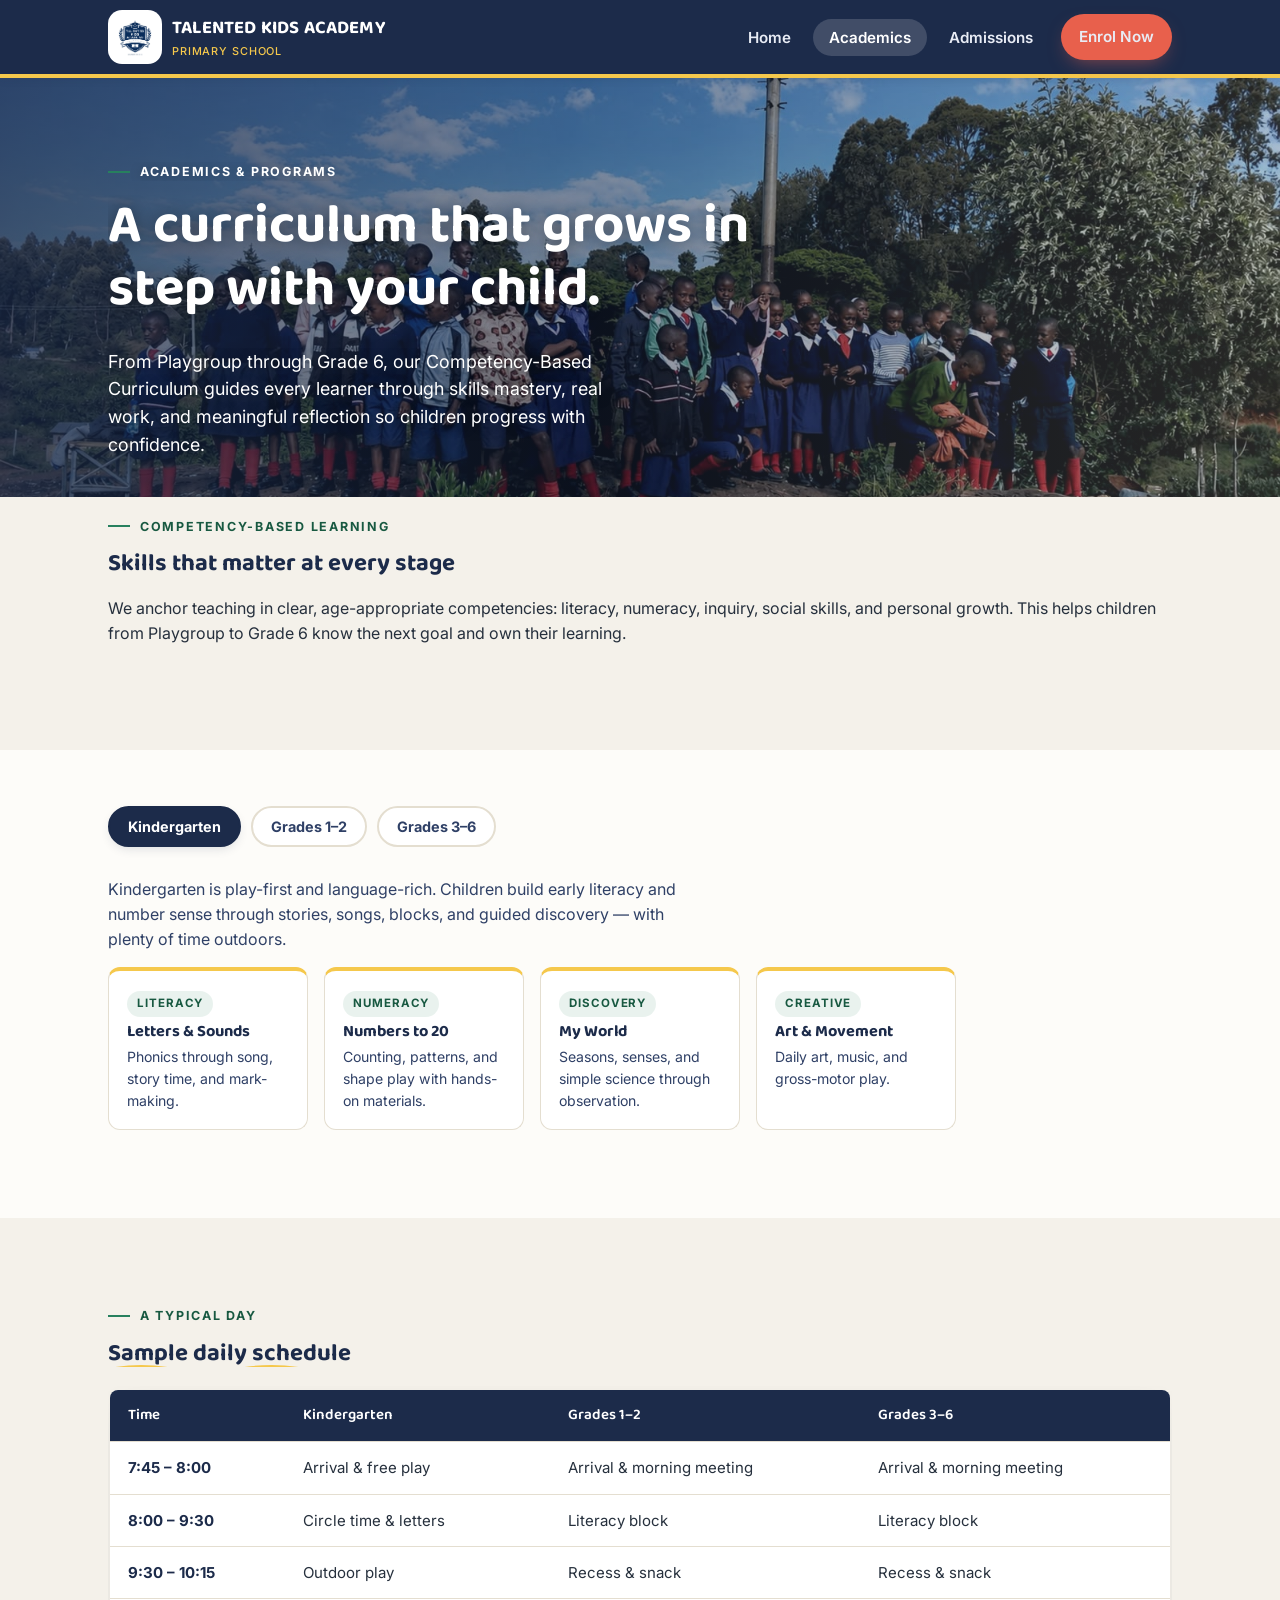
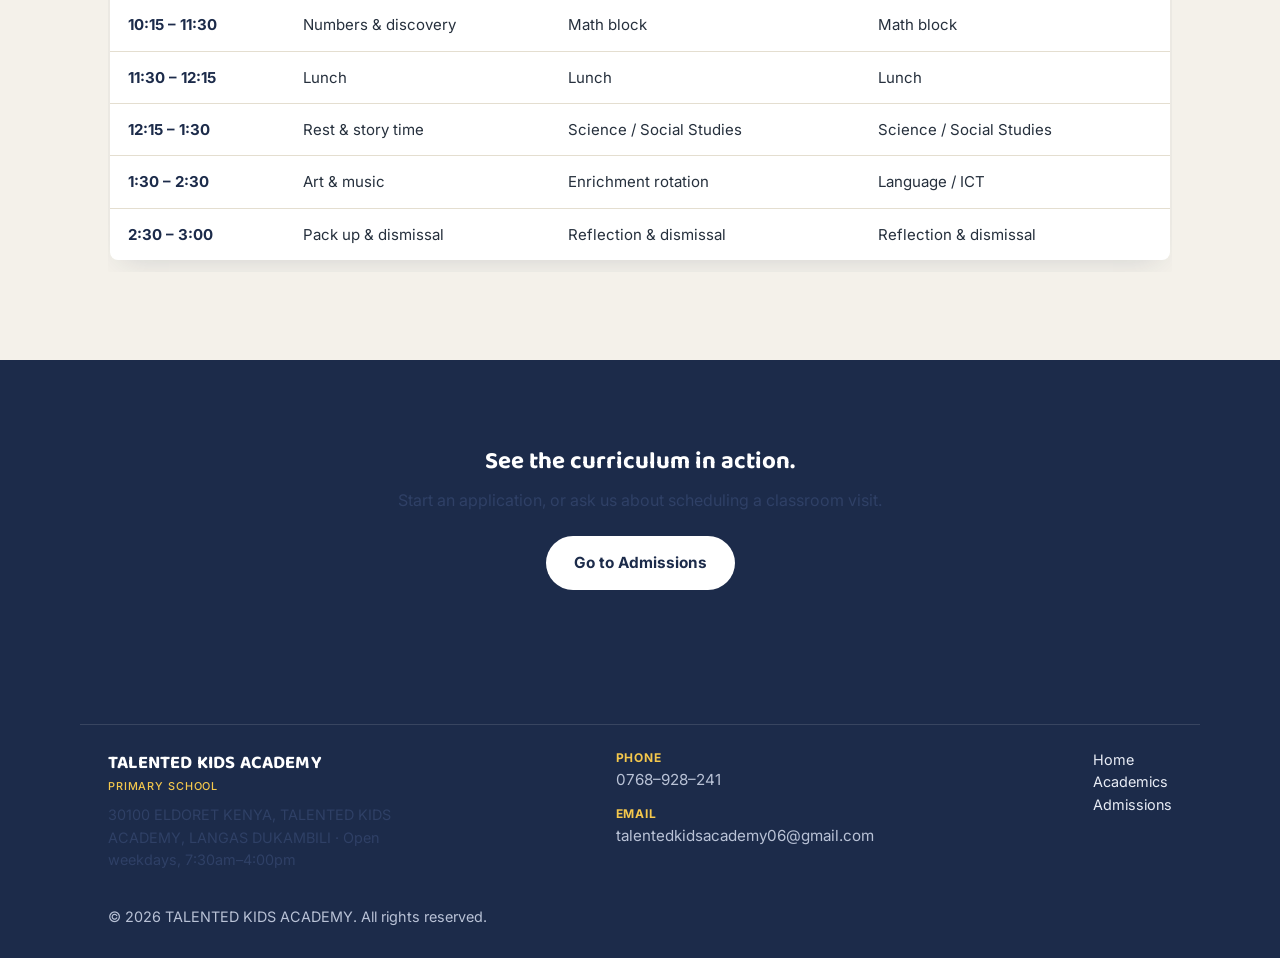
==== academics.html @ 2d6bad45 "new" ====
<!DOCTYPE html>
<html lang="en">
<head>
<meta charset="UTF-8">
<meta name="viewport" content="width=device-width, initial-scale=1.0">
<title>Academics &amp; Programs &mdash; TALENTED KIDS ACADEMY</title>
<link rel="stylesheet" href="style.css">
</head>
<body>

<nav class="nav">
  <div class="wrap">
    <a class="brand" href="index.html" aria-label="TALENTED KIDS ACADEMY home">
      <img src="TALENTED KIDS LOGO.png" alt="TALENTED KIDS ACADEMY logo" class="brand-mark">
      <span class="brand-name">TALENTED KIDS ACADEMY<span>Primary School</span></span>
    </a>
    <button class="nav-toggle" type="button" aria-label="Open navigation menu" aria-controls="primary-navigation" aria-expanded="false">&#9776;</button>
    <ul class="nav-links" id="primary-navigation">
      <li><a href="index.html">Home</a></li>
      <li><a href="academics.html" aria-current="page">Academics</a></li>
      <li><a href="admissions.html">Admissions</a></li>
      <li class="nav-cta"><a class="btn btn-primary" href="admissions.html">Enrol Now</a></li>
    </ul>
  </div>
</nav>

<header class="hero" style="padding-bottom:20px;">
  <div class="hero-bg" aria-hidden="true">
    <img src="SCHOOL TRIP.jpeg" alt="">
  </div>
  <div class="wrap" style="grid-template-columns:1fr;">
    <div>
      <div class="eyebrow" style="color:#fff;">Academics &amp; Programs</div>
      <h1 style="max-width:20ch; color:#fff; text-shadow:0 2px 18px rgba(0,0,0,0.42);">A curriculum that grows in step with your child.</h1>
      <p class="hero-sub" style="color:#fff; text-shadow:0 2px 16px rgba(0,0,0,0.4);">From Playgroup through Grade 6, our Competency-Based Curriculum guides every learner through skills mastery, real work, and meaningful reflection so children progress with confidence.</p>
    </div>
  </div>
</header>

<section class="section-dim" style="padding-top:20px;">
  <div class="wrap">
    <div class="eyebrow">Competency-Based Learning</div>
    <h2 class="heading-flag">Skills that matter at every stage</h2>
    <p>We anchor teaching in clear, age-appropriate competencies: literacy, numeracy, inquiry, social skills, and personal growth. This helps children from Playgroup to Grade 6 know the next goal and own their learning.</p>
  </div>
</section>

<section style="padding-top:20px;">
  <div class="wrap">
    <div class="band-tabs" role="tablist" aria-label="Grade bands">
      <button class="band-tab" id="tab-k" role="tab" aria-selected="true" aria-controls="panel-k" data-target="panel-k">Kindergarten</button>
      <button class="band-tab" id="tab-lower" role="tab" aria-selected="false" aria-controls="panel-lower" data-target="panel-lower">Grades 1&ndash;2</button>
      <button class="band-tab" id="tab-upper" role="tab" aria-selected="false" aria-controls="panel-upper" data-target="panel-upper">Grades 3&ndash;6</button>
    </div>

    <div id="panel-k" class="band-panel active" role="tabpanel" aria-labelledby="tab-k">
      <p class="muted" style="max-width:60ch;">Kindergarten is play-first and language-rich. Children build early literacy and number sense through stories, songs, blocks, and guided discovery &mdash; with plenty of time outdoors.</p>
      <div class="subject-grid">
        <div class="subject-chip reveal"><div class="tag">Literacy</div><h4>Letters &amp; Sounds</h4><p>Phonics through song, story time, and mark-making.</p></div>
        <div class="subject-chip reveal"><div class="tag">Numeracy</div><h4>Numbers to 20</h4><p>Counting, patterns, and shape play with hands-on materials.</p></div>
        <div class="subject-chip reveal"><div class="tag">Discovery</div><h4>My World</h4><p>Seasons, senses, and simple science through observation.</p></div>
        <div class="subject-chip reveal"><div class="tag">Creative</div><h4>Art &amp; Movement</h4><p>Daily art, music, and gross-motor play.</p></div>
      </div>
    </div>

    <div id="panel-lower" class="band-panel" role="tabpanel" aria-labelledby="tab-lower" hidden>
      <p class="muted" style="max-width:60ch;">Grades 1&ndash;2 introduce structured literacy and math blocks, while keeping mornings hands-on and afternoons open for art, music, and outdoor learning.</p>
      <div class="subject-grid">
        <div class="subject-chip reveal"><div class="tag">Literacy</div><h4>Reading &amp; Writing</h4><p>Guided reading groups and daily independent writing.</p></div>
        <div class="subject-chip reveal"><div class="tag">Numeracy</div><h4>Addition &amp; Place Value</h4><p>Mental math strategies alongside concrete manipulatives.</p></div>
        <div class="subject-chip reveal"><div class="tag">Science</div><h4>Living Things</h4><p>Simple experiments and a class garden plot each spring.</p></div>
        <div class="subject-chip reveal"><div class="tag">Social Studies</div><h4>Our Community</h4><p>Maps, neighbourhoods, and local field trips.</p></div>
        <div class="subject-chip reveal"><div class="tag">Enrichment</div><h4>Music &amp; PE</h4><p>Two sessions weekly of each, plus weekly library time.</p></div>
      </div>
    </div>

    <div id="panel-upper" class="band-panel" role="tabpanel" aria-labelledby="tab-upper" hidden>
      <p class="muted" style="max-width:60ch;">Grades 3&ndash;6 build toward middle school readiness: longer projects, more independent research, and an introduction to a second language.</p>
      <div class="subject-grid">
        <div class="subject-chip reveal"><div class="tag">Literacy</div><h4>Reading &amp; Composition</h4><p>Novel studies, essay structure, and peer editing.</p></div>
        <div class="subject-chip reveal"><div class="tag">Numeracy</div><h4>Fractions to Pre-Algebra</h4><p>Problem-solving blocks with weekly math challenges.</p></div>
        <div class="subject-chip reveal"><div class="tag">Science</div><h4>Investigations</h4><p>Hypothesis-driven projects, culminating in a spring science fair.</p></div>
        <div class="subject-chip reveal"><div class="tag">Language</div><h4>Intro Spanish</h4><p>Conversational Spanish, three sessions a week.</p></div>
        <div class="subject-chip reveal"><div class="tag">Enrichment</div><h4>Art, Music &amp; ICT</h4><p>Rotating enrichment blocks plus a Grade 5 coding unit.</p></div>
        <div class="subject-chip reveal"><div class="tag">Leadership</div><h4>Grade 6 Projects</h4><p>Independent projects that build responsibility, research, and presentation skills.</p></div>
      </div>
    </div>
  </div>
</section>

<section class="section-dim">
  <div class="wrap">
    <div class="eyebrow">A typical day</div>
    <h2 class="heading-flag">Sample daily schedule
      <svg viewBox="0 0 260 14" preserveAspectRatio="none"><path d="M2 8 Q35 2 70 8 T140 8 T210 8 T258 8"/></svg>
    </h2>
    <div class="schedule-wrap"><table class="schedule">
      <thead>
        <tr><th>Time</th><th>Kindergarten</th><th>Grades 1&ndash;2</th><th>Grades 3&ndash;6</th></tr>
      </thead>
      <tbody>
        <tr><td>7:45 &ndash; 8:00</td><td>Arrival &amp; free play</td><td>Arrival &amp; morning meeting</td><td>Arrival &amp; morning meeting</td></tr>
        <tr><td>8:00 &ndash; 9:30</td><td>Circle time &amp; letters</td><td>Literacy block</td><td>Literacy block</td></tr>
        <tr><td>9:30 &ndash; 10:15</td><td>Outdoor play</td><td>Recess &amp; snack</td><td>Recess &amp; snack</td></tr>
        <tr><td>10:15 &ndash; 11:30</td><td>Numbers &amp; discovery</td><td>Math block</td><td>Math block</td></tr>
        <tr><td>11:30 &ndash; 12:15</td><td>Lunch</td><td>Lunch</td><td>Lunch</td></tr>
        <tr><td>12:15 &ndash; 1:30</td><td>Rest &amp; story time</td><td>Science / Social Studies</td><td>Science / Social Studies</td></tr>
        <tr><td>1:30 &ndash; 2:30</td><td>Art &amp; music</td><td>Enrichment rotation</td><td>Language / ICT</td></tr>
        <tr><td>2:30 &ndash; 3:00</td><td>Pack up &amp; dismissal</td><td>Reflection &amp; dismissal</td><td>Reflection &amp; dismissal</td></tr>
      </tbody>
    </table></div>
  </div>
</section>

<section class="section-ink">
  <div class="wrap center">
    <h2>See the curriculum in action.</h2>
    <p class="muted" style="max-width:50ch; margin:0 auto 24px;">Start an application, or ask us about scheduling a classroom visit.</p>
    <a class="btn btn-light" href="admissions.html">Go to Admissions</a>
  </div>
</section>

<footer>
  <div class="wrap">
    <div>
      <div class="brand-name" style="color:#fff;">TALENTED KIDS ACADEMY<span style="color:var(--sunbeam);">Primary School</span></div>
      <p class="muted" style="margin-top:10px; max-width:32ch;">30100 ELDORET KENYA, TALENTED KIDS ACADEMY, LANGAS DUKAMBILI &middot; Open weekdays, 7:30am&ndash;4:00pm</p>
    </div>
    <div>
      <div class="contact-line"><div><strong>Phone</strong><a href="tel:+254768928241">0768&ndash;928&ndash;241</a></div></div>
      <div class="contact-line"><div><strong>Email</strong><a href="mailto:talentedkidsacademy06@gmail.com">talentedkidsacademy06@gmail.com</a></div></div>
    </div>
    <div>
      <a href="index.html">Home</a><br>
      <a href="academics.html">Academics</a><br>
      <a href="admissions.html">Admissions</a>
    </div>
  </div>
  <div class="wrap" style="border-top:none; margin-top:20px; padding-top:0;">
    &copy; 2026 TALENTED KIDS ACADEMY. All rights reserved.
  </div>
</footer>

<script src="main.js"></script>
</body>
</html>
---- style.css ----
/* ============================================================
   TALENTED KIDS ACADEMY shared styles
   Palette: Ink Navy / Paper White / Leaf Green / Poppy Red / Sun Yellow
   Type: Baloo 2 (display) + Inter (body/utility)
   Signature: the "growth line" — a single rising hand-drawn stroke
   ============================================================ */

@import url('https://fonts.googleapis.com/css2?family=Baloo+2:wght@500;600;700;800&family=Inter:wght@400;500;600;700&display=swap');

:root{
  --ink:        #1c2b4a;
  --ink-soft:   #2f4066;
  --paper:      #fdfcf9;
  --paper-dim:  #f4f1ea;
  --leaf:       #27805e;
  --leaf-dark:  #185941;
  --sunbeam:    #f5c84c;
  --poppy:      #e8604c;
  --charcoal:   #26303d;
  --line:       #e4ded0;

  --display: 'Baloo 2', ui-rounded, system-ui, sans-serif;
  --body: 'Inter', system-ui, -apple-system, sans-serif;

  --radius: 8px;
  --shadow: 0 10px 30px -12px rgba(28,43,74,0.18);
  --max: 1120px;
}

*{ box-sizing: border-box; }
html{ scroll-behavior: smooth; }
body{
  margin:0;
  font-family: var(--body);
  color: var(--charcoal);
  background: var(--paper);
  line-height: 1.55;
  -webkit-font-smoothing: antialiased;
}
img{ max-width:100%; display:block; }
a{ color: inherit; }
h1,h2,h3,h4{
  font-family: var(--display);
  color: var(--ink);
  line-height: 1.15;
  margin: 0 0 .5em;
}
p{ margin: 0 0 1em; }
.wrap{
  max-width: var(--max);
  margin: 0 auto;
  padding: 0 28px;
}
section{ padding: 88px 0; }
@media (max-width: 720px){
  section{ padding: 56px 0; }
  
  /* Reduce motion on mobile for performance */
  * {
    animation-duration: 0.4s !important;
  }
  
  .hero h1,
  .hero-sub,
  .hero-actions {
    animation-duration: 0.5s !important;
  }
}

/* ---------- Signature: growth-line underline ---------- */
.heading-flag{ position: relative; display:inline-block; }
.heading-flag svg{
  position:absolute;
  left:0; bottom:-10px;
  width:100%; height:14px;
  overflow:visible;
}
.heading-flag path{
  fill:none;
  stroke: var(--sunbeam);
  stroke-width:6;
  stroke-linecap:round;
}
.eyebrow{
  font-family: var(--body);
  font-weight:700;
  font-size: 0.78rem;
  letter-spacing: .14em;
  text-transform: uppercase;
  color: var(--leaf-dark);
  display:flex;
  align-items:center;
  gap:10px;
  margin-bottom: 14px;
}
.eyebrow::before{
  content:"";
  width:22px; height:2px;
  background: var(--leaf);
  display:inline-block;
}
.leadership-highlight{
  position: relative;
  display: inline-block;
}
.leadership-highlight span{
  position: relative;
  z-index: 1;
  display: inline-flex;
  align-items: center;
  justify-content: center;
  padding: 6px 14px;
  border-radius: 999px;
  background: var(--ink);
  color: #f2f0e8;
  overflow: hidden;
}
.leadership-highlight span::after{
  content: "";
  position: absolute;
  top: 0;
  left: -120%;
  width: 90%;
  height: 100%;
  background: linear-gradient(120deg, transparent 0%, rgba(255,255,255,0.24) 50%, transparent 100%);
  transform: skewX(-18deg);
  animation: leadership-sweep 2.7s ease-in-out infinite;
}
@keyframes leadership-sweep{
  0%{ left: -120%; }
  100%{ left: 220%; }
}

/* ---------- Buttons ---------- */
.btn{
  display:inline-flex;
  align-items:center;
  gap:8px;
  font-family: var(--body);
  font-weight:700;
  font-size: .96rem;
  padding: 13px 26px;
  border-radius: 999px;
  text-decoration:none;
  border: 2px solid transparent;
  cursor:pointer;
  transition: transform .15s ease, box-shadow .15s ease, background .15s ease;
}
.btn:focus-visible{ outline: 3px solid var(--ink); outline-offset:3px; }
.btn-primary{
  background: var(--poppy);
  color: #fff;
  box-shadow: 0 8px 20px -8px rgba(232,96,76,0.6);
}
.btn-primary:hover{ transform: translateY(-2px); box-shadow: 0 12px 24px -8px rgba(232,96,76,0.7); }
.btn-ghost{
  background: transparent;
  border-color: var(--ink);
  color: var(--ink);
}
.btn-ghost:hover{ background: var(--ink); color:#fff; }
.btn-light{
  background: #fff;
  color: var(--ink);
}
.btn-light:hover{ transform: translateY(-2px); }

/* ---------- Nav ---------- */
.nav{
  position: sticky;
  top:0;
  z-index: 50;
  background: var(--ink);
  border-bottom: 4px solid var(--sunbeam);
}
.nav .wrap{
  display:flex;
  align-items:center;
  justify-content:space-between;
  padding-top:10px;
  padding-bottom:10px;
}
.brand{
  display:flex;
  align-items:center;
  gap:10px;
  text-decoration:none;
  color:#fff;
}
.brand-mark{
  width:54px; height:54px;
  border-radius: 14px;
  background: #fff;
  display:flex; align-items:center; justify-content:center;
  overflow:hidden;
  flex: none;
}
.brand-mark img{
  width: 100%;
  height: 100%;
  object-fit: contain;
  display: block;
}
.brand-name{
  font-family: var(--display);
  font-weight:700;
  font-size: 1.15rem;
  letter-spacing: .01em;
}
.brand-name span{ display:block; font-family: var(--body); font-weight:500; font-size:.68rem; color: var(--sunbeam); letter-spacing:.08em; text-transform:uppercase; }

.nav-links{
  display:flex;
  align-items:center;
  gap: 6px;
  list-style:none;
  margin:0; padding:0;
}
.nav-links a{
  color: #e8ecf5;
  text-decoration:none;
  font-weight:600;
  font-size:.95rem;
  padding: 9px 16px;
  border-radius: 999px;
  transition: background .15s ease, color .15s ease;
}
.nav-links a:hover, .nav-links a[aria-current="page"]{
  background: rgba(255,255,255,0.16);
  color: #fff;
}
.nav-avatars{
  display: flex;
  align-items: center;
  gap: 10px;
  margin-left: 16px;
}
.nav-avatars img{
  width: 60px;
  height: 60px;
  border-radius: 18px;
  object-fit: contain;
  background: #fff;
  border: 2px solid rgba(255,255,255,0.8);
  box-shadow: 0 0 0 1px rgba(255,255,255,0.12);
}
.nav-cta{ margin-left: 6px; }
.nav-toggle{
  display:none;
  background:none; border:none; color:#fff;
  font-size: 1.6rem; cursor:pointer;
  padding: 4px 8px;
}
@media (max-width: 860px){
  .nav-toggle{ display:block; }
  .nav-links{
    position:absolute;
    top:calc(100% + 10px);
    right:16px;
    width:min(280px, calc(100vw - 32px));
    height:auto;
    background: var(--ink);
    flex-direction:column;
    align-items:stretch;
    justify-content:flex-start;
    gap:8px;
    padding:14px;
    display:flex;
    visibility:hidden;
    opacity:0;
    transform:translateY(-8px) scale(.98);
    transform-origin:top right;
    pointer-events:none;
    transition:transform .18s ease, opacity .18s ease, visibility .18s ease;
    border:1px solid rgba(255,255,255,.18);
    border-top:4px solid var(--sunbeam);
    border-radius:var(--radius);
    box-shadow:0 16px 34px rgba(9,18,37,.3);
  }
  .nav-links.open{ visibility:visible; opacity:1; transform:none; pointer-events:auto; }
  .nav-links a{ padding: 13px 12px; }
  .nav-cta{ margin-left:0; margin-top:8px; }
  .nav-cta .btn{ width:100%; justify-content:center; }
  .nav-avatars{ margin:4px 0 0; justify-content:center; }
  .nav-avatars img{ width:44px; height:44px; border-radius:8px; }
}

/* ---------- Hero ---------- */
.hero{
  position:relative;
  padding: 84px 0 60px;
  overflow:hidden;
  background: transparent;
}
.hero-bg{
  position:absolute;
  inset:0;
  overflow:hidden;
  pointer-events:none;
}
.hero-bg img{
  position:absolute;
  inset:0;
  width:100%;
  height:100%;
  object-fit:cover;
  object-position:50% 25%;
  opacity:1;
  filter: brightness(0.82) saturate(0.8) contrast(1.02);
}
.hero-bg::after{
  content: "";
  position:absolute;
  inset:0;
  background: linear-gradient(90deg, rgba(28,43,74,0.72) 0%, rgba(28,43,74,0.38) 45%, rgba(244,241,234,0.16) 100%);
  pointer-events:none;
}
.hero .wrap{
  z-index: 1;
  display:grid;
  grid-template-columns: 1.1fr 0.9fr;
  gap: 48px;
  align-items:center;
}
@media (max-width: 860px){
  .hero .wrap{ grid-template-columns: 1fr; }
}
.hero h1{
  font-size: clamp(2.1rem, 4.4vw, 3.4rem);
  max-width: 12ch;
  color: #fff;
  text-shadow: 0 2px 16px rgba(0,0,0,0.32);
}
.hero h2, .hero h3, .hero .eyebrow, .hero .hero-sub, .hero .hero-actions .btn{
  color: #fff;
  text-shadow: 0 1px 12px rgba(0,0,0,0.28);
}
.hero-sub{
  font-size: 1.12rem;
  max-width: 46ch;
  color: #f7f3eb;
}
.hero-actions{ display:flex; gap:14px; flex-wrap:wrap; margin-top: 26px; }

.hero h1, .hero-sub, .heading-flag, .eyebrow{
  position: relative;
  overflow: hidden;
}
.hero h1::after, .hero-sub::after, .heading-flag::after, .eyebrow::after{
  content: "";
  position: absolute;
  inset: 0;
  background: linear-gradient(120deg, rgba(255,255,255,0.12), rgba(255,255,255,0.03), rgba(255,255,255,0.12));
  transform: translateX(-100%);
  animation: transparent-shimmer 8s linear infinite;
  pointer-events: none;
}
@keyframes transparent-shimmer{
  to { transform: translateX(100%); }
}


.growth-line-wrap{ position:relative; }
.growth-line-wrap svg{ width:100%; height:auto; }

/* facts strip */
.facts{
  display:flex;
  flex-wrap:wrap;
  gap: 0;
  margin-top: 56px;
  border-top: 1px solid var(--line);
  border-bottom: 1px solid var(--line);
}
.fact{
  flex:1 1 160px;
  padding: 22px 20px;
  border-left: 1px solid var(--line);
}
.fact:first-child{ border-left:none; }
.fact strong{
  display:block;
  font-family: var(--display);
  font-size: 1.7rem;
  color: var(--ink);
}
.fact span{
  font-size: .85rem;
  color: var(--ink-soft);
}

/* ---------- Cards ---------- */
.card-grid{
  display:grid;
  grid-template-columns: repeat(3, 1fr);
  gap: 26px;
  margin-top: 44px;
}
@media (max-width: 860px){ .card-grid{ grid-template-columns: 1fr; } }
.card{
  background:#fff;
  border-radius: var(--radius);
  padding: 30px 26px;
  box-shadow: var(--shadow);
  border: 1px solid var(--line);
  transition: transform .2s ease, box-shadow .2s ease, border-color .2s ease;
}
.card:hover{ transform: translateY(-5px); border-color: var(--sunbeam); box-shadow: 0 16px 34px -16px rgba(28,43,74,.32); }
.card .icon{
  width:48px; height:48px;
  border-radius: 12px;
  display:flex; align-items:center; justify-content:center;
  margin-bottom: 18px;
  font-size: 1.4rem;
}
.card h3{ font-size: 1.2rem; margin-bottom:.4em; }
.card p{ color: var(--ink-soft); margin-bottom:0; font-size:.96rem; }

.icon-leaf{ background: rgba(28,43,74,0.14); color: var(--leaf-dark); }
.icon-sun{ background: rgba(255,255,255,0.22); color: var(--ink); }
.icon-poppy{ background: rgba(232,96,76,0.14); color: var(--poppy); }

/* ---------- Section variants ---------- */
.section-dim{ background: var(--paper-dim); }
.section-ink{ background: var(--ink); color:#f2f0e8; }
.section-ink h2, .section-ink .eyebrow{ color:#fff; }
.section-ink .eyebrow{ color: var(--sunbeam); }
.section-ink .eyebrow::before{ background: var(--sunbeam); }

.leadership-highlight span{
  position: relative;
  z-index: 1;
  display: inline-block;
  padding: 6px 14px;
  border-radius: 999px;
  background: var(--ink);
  color: #f2f0e8;
}
#leadership-upload .upload-card{
  background: transparent;
}

.leader-profile{
  position:relative;
  margin:0;
  min-height:360px;
  overflow:hidden;
  border-radius:var(--radius);
  background:var(--ink);
  box-shadow:var(--shadow);
}
.leader-profile::after{
  content:"";
  position:absolute;
  inset:0;
  background:linear-gradient(180deg, transparent 40%, rgba(9,18,37,.88) 100%);
  pointer-events:none;
}
.leader-profile img{
  width:100%;
  height:100%;
  min-height:360px;
  object-fit:cover;
  object-position:center;
  transition:transform .35s ease;
}
.leader-profile:hover img,
.leader-profile:active img { 
  transform:scale(1.04); 
}

@media (hover: none) {
  .leader-profile:active img {
    transform: scale(1.02);
  }
}

@media (hover: none) {
  .leader-profile:active img {
    transform: scale(1.02);
  }
}
.leader-profile figcaption{
  position:absolute;
  z-index:1;
  right:0;
  bottom:0;
  left:0;
  padding:24px;
  color:#fff;
}
.leader-profile figcaption::before{
  content:"";
  display:block;
  width:42px;
  height:4px;
  margin-bottom:12px;
  background:var(--sunbeam);
}
.leader-profile figcaption span{
  display:block;
  margin-bottom:4px;
  color:var(--sunbeam);
  font-size:.75rem;
  font-weight:700;
  letter-spacing:.1em;
  text-transform:uppercase;
}
.leader-profile figcaption strong{
  display:block;
  font-family:var(--display);
  font-size:1.4rem;
  line-height:1.15;
}

.two-col{
  display:grid;
  grid-template-columns: 1fr 1fr;
  gap: 56px;
  align-items:center;
}
@media (max-width: 860px){ .two-col{ grid-template-columns:1fr; } }

.quote-block{
  background:#fff;
  border-left: 5px solid var(--sunbeam);
  border-radius: 4px 14px 14px 4px;
  padding: 28px 30px;
  box-shadow: var(--shadow);
  font-family: var(--display);
  font-size: 1.2rem;
  color: var(--ink);
}
.quote-block cite{
  display:block;
  margin-top: 14px;
  font-family: var(--body);
  font-style:normal;
  font-weight:600;
  font-size:.85rem;
  color: var(--ink-soft);
}

.value-list{ list-style:none; margin:0; padding:0; display:grid; gap:18px; }
.value-list li{ display:flex; gap:14px; align-items:flex-start; }
.value-list .dot{
  flex:none;
  width:10px;height:10px;border-radius:50%;
  background: var(--leaf);
  margin-top:8px;
}

.upload-grid{
  display:grid;
  grid-template-columns: repeat(2, minmax(0,1fr));
  gap: 24px;
  margin-top: 36px;
}
@media (max-width: 860px){ .upload-grid{ grid-template-columns:1fr; } }
.upload-card{
  background: transparent;
  border: none;
  border-radius: var(--radius);
  box-shadow: none;
  padding: 14px;
}
.upload-meta{
  margin-bottom: 14px;
}
.upload-meta strong{
  display:block;
  font-size: 1rem;
  margin-bottom: 6px;
}
.upload-meta span{
  color: var(--ink-soft);
  font-size:.95rem;
}
.upload-preview{
  width: 100%;
  max-width: 320px;
  min-height: 220px;
  border-radius: 16px;
  border: 1px solid transparent;
  background: transparent;
  display:flex;
  align-items:center;
  justify-content:center;
  color: var(--ink-soft);
  text-align:center;
  margin-bottom: 18px;
  overflow:hidden;
}
.upload-preview img{
  width:100%;
  height:100%;
  object-fit: cover;
  object-position: center center;
  display:block;
}
.upload-file{
  display:inline-flex;
  align-items:center;
  justify-content:center;
  width:100%;
  padding: 12px 18px;
  border-radius: 999px;
  background: var(--ink);
  color:#fff;
  font-weight:700;
  cursor:pointer;
}
.upload-file input{
  position:absolute;
  opacity:0;
  width:1px;
  height:1px;
  pointer-events:none;
}

/* ---------- Program / academics ---------- */
.band-tabs{
  display:flex;
  gap:10px;
  flex-wrap:wrap;
  margin: 36px 0 30px;
}
.band-tab{
  font-family: var(--body);
  font-weight:700;
  font-size:.9rem;
  padding: 10px 18px;
  border-radius: 999px;
  background:#fff;
  border: 2px solid var(--line);
  cursor:pointer;
  color: var(--ink-soft);
}
.band-tab[aria-selected="true"]{
  background: var(--ink);
  border-color: var(--ink);
  color:#fff;
}
.band-panel{ display:none; }
.band-panel.active{ display:block; }

.subject-grid{
  display:grid;
  grid-template-columns: repeat(auto-fill, minmax(200px,1fr));
  gap: 16px;
}
.subject-chip{
  background:#fff;
  border: 1px solid var(--line);
  border-radius: 12px;
  padding: 18px;
  border-top: 4px solid var(--sunbeam);
  transition: transform .18s ease, box-shadow .18s ease;
}
.subject-chip:hover{ transform: translateY(-3px); box-shadow: var(--shadow); }
.subject-chip .tag{
  font-size:.72rem;
  font-weight:700;
  text-transform:uppercase;
  letter-spacing:.08em;
  color: var(--leaf-dark);
}
.subject-chip h4{ font-size:1.02rem; margin: 6px 0 4px; }
.subject-chip p{ font-size:.88rem; color: var(--ink-soft); margin:0; }

/* schedule table */
.schedule{
  width:100%;
  border-collapse: collapse;
  background:#fff;
  border-radius: var(--radius);
  overflow:hidden;
  box-shadow: var(--shadow);
}
.schedule-wrap{ overflow-x:auto; padding:4px 2px 12px; }
.schedule th, .schedule td{
  text-align:left;
  padding: 14px 18px;
  border-bottom: 1px solid var(--line);
  font-size:.94rem;
}
.schedule th{
  background: var(--ink);
  color:#fff;
  font-family: var(--display);
  font-weight:600;
}
.schedule tr:last-child td{ border-bottom:none; }
.schedule td:first-child{ font-weight:700; color: var(--ink); white-space:nowrap; }

/* ---------- Steps (real sequence — admissions) ---------- */
.steps{
  display:grid;
  gap: 22px;
  counter-reset: step;
}
.step{
  display:grid;
  grid-template-columns: 44px 1fr;
  gap: 18px;
  position:relative;
}
.step:not(:last-child)::before{ content:""; position:absolute; left:21px; top:48px; width:2px; height:calc(100% - 4px); background:var(--sunbeam); }
.step-num{
  width:44px; height:44px;
  border-radius:50%;
  background: var(--sunbeam);
  color: var(--ink);
  font-family: var(--display);
  font-weight:800;
  display:flex; align-items:center; justify-content:center;
}
.step h4{ margin-bottom:.25em; }
.step p{ color: var(--ink-soft); margin-bottom:0; font-size:.95rem; }

/* ---------- Form ---------- */
.form-panel{
  background:#fff;
  border-radius: var(--radius);
  box-shadow: var(--shadow);
  padding: 36px;
  border: 1px solid var(--line);
}
.form-row{ display:grid; grid-template-columns: 1fr 1fr; gap: 18px; }
@media (max-width:600px){ .form-row{ grid-template-columns:1fr; } }
.field{ margin-bottom: 18px; }
.field label{
  display:block;
  font-weight:600;
  font-size:.88rem;
  margin-bottom: 6px;
  color: var(--ink);
}
.field input, .field select, .field textarea{
  width:100%;
  padding: 12px 14px;
  border-radius: 10px;
  border: 1.5px solid var(--line);
  font-family: var(--body);
  font-size: .96rem;
  background: var(--paper);
  color: var(--charcoal);
}
.field input:focus, .field select:focus, .field textarea:focus{
  outline:none;
  border-color: var(--leaf);
  box-shadow: 0 0 0 3px rgba(28,43,74,0.18);
}
.field textarea{ resize: vertical; min-height: 110px; }
.form-note{ font-size:.82rem; color: var(--ink-soft); margin-top:-6px; }
.form-success{
  display:none;
  background: rgba(28,43,74,0.12);
  border: 1.5px solid var(--leaf);
  color: var(--leaf-dark);
  border-radius: 10px;
  padding: 16px 18px;
  font-weight:600;
  margin-bottom: 20px;
}
.form-success.show{ display:block; }

.contact-card{
  background: var(--ink);
  color:#fff;
  border-radius: var(--radius);
  padding: 30px;
}
.contact-card h3{ color:#fff; }
.contact-line{ display:flex; gap:12px; margin-bottom:14px; font-size:.95rem; align-items:flex-start; }
.contact-line strong{ display:block; color: var(--sunbeam); font-size:.75rem; text-transform:uppercase; letter-spacing:.08em; }
.contact-line a{ color:inherit; text-decoration:none; }
.contact-line a:hover{ color:var(--sunbeam); }
.contact-actions{ display:flex; flex-wrap:wrap; gap:10px; margin-top:22px; }
.contact-card .btn-ghost{ color:#fff; border-color:rgba(255,255,255,.7); }
.contact-card .btn-ghost:hover{ background:#fff; color:var(--ink); }
.field input[aria-invalid="true"],
.field select[aria-invalid="true"],
.field textarea[aria-invalid="true"]{
  border-color:var(--poppy);
}

/* ---------- Footer ---------- */
footer{
  background: var(--ink);
  color: #b9c2d6;
  padding: 46px 0 30px;
  font-size: .9rem;
}
footer .wrap{
  display:flex;
  justify-content:space-between;
  flex-wrap:wrap;
  gap: 20px;
  border-top: 1px solid rgba(255,255,255,0.12);
  padding-top: 24px;
}
.footer-top{
  display:flex;
  justify-content:space-between;
  flex-wrap:wrap;
  gap: 30px;
  padding-bottom: 30px;
}
.footer-top .wrap{ border:none; padding:0; }
footer a{ color:#e8ecf5; text-decoration:none; }
footer a:hover{ color: var(--sunbeam); }

/* Reduced motion */
@media (prefers-reduced-motion: reduce){
  html{ scroll-behavior:auto; }
  *, *::before, *::after{
    animation-duration:0.01ms !important;
    animation-iteration-count:1 !important;
    transition-duration:0.01ms !important;
    scroll-behavior:auto !important;
  }
  .btn:hover, .card:hover, .subject-chip:hover, .step:hover{ transform:none; }
  .reveal{ opacity:1; transform:none; transition:none; }
}

/* ============================================================
   ANIMATIONS & INTERACTIVE EFFECTS
   ============================================================ */

/* Scroll reveal animations */
.reveal{ 
  opacity:0; 
  transform:translateY(18px); 
  transition:opacity .6s cubic-bezier(0.34, 1.56, 0.64, 1), transform .6s cubic-bezier(0.34, 1.56, 0.64, 1);
}
.reveal.is-visible{ 
  opacity:1; 
  transform:none; 
}
.reveal[data-delay="1"]{ transition-delay:.1s; }
.reveal[data-delay="2"]{ transition-delay:.2s; }
.reveal[data-delay="3"]{ transition-delay:.3s; }
.reveal[data-delay="4"]{ transition-delay:.4s; }
.reveal[data-delay="5"]{ transition-delay:.5s; }

/* Fade in animation */
@keyframes fadeIn {
  from { opacity: 0; }
  to { opacity: 1; }
}

/* Slide up animation */
@keyframes slideUp {
  from { 
    opacity: 0;
    transform: translateY(30px);
  }
  to { 
    opacity: 1;
    transform: translateY(0);
  }
}

/* Scale up animation */
@keyframes scaleUp {
  from {
    opacity: 0;
    transform: scale(0.95);
  }
  to {
    opacity: 1;
    transform: scale(1);
  }
}

/* Bounce in animation */
@keyframes bounceIn {
  0% {
    opacity: 0;
    transform: scale(0.9);
  }
  50% {
    opacity: 1;
  }
  100% {
    transform: scale(1);
  }
}

/* Float animation for elements */
@keyframes float {
  0%, 100% { transform: translateY(0); }
  50% { transform: translateY(-8px); }
}

/* Pulse animation */
@keyframes pulse {
  0%, 100% { opacity: 1; }
  50% { opacity: 0.7; }
}

/* Rotate animation */
@keyframes rotate {
  from { transform: rotate(0deg); }
  to { transform: rotate(360deg); }
}

/* Gradient shift animation */
@keyframes gradientShift {
  0% { background-position: 0% 50%; }
  50% { background-position: 100% 50%; }
  100% { background-position: 0% 50%; }
}

/* Counter animation */
@keyframes countUp {
  from { opacity: 0; }
  to { opacity: 1; }
}

/* Glow effect */
@keyframes glow {
  0%, 100% { 
    box-shadow: 0 0 5px rgba(232,96,76,0), 0 10px 30px -12px rgba(28,43,74,0.18);
  }
  50% { 
    box-shadow: 0 0 20px rgba(232,96,76,0.3), 0 10px 30px -12px rgba(28,43,74,0.3);
  }
}

/* Enhanced card animations */
.card {
  transition: transform .3s cubic-bezier(0.34, 1.56, 0.64, 1), box-shadow .3s ease, border-color .3s ease;
  animation: slideUp .6s ease-out backwards;
}

.card:nth-child(1) { animation-delay: 0.1s; }
.card:nth-child(2) { animation-delay: 0.2s; }
.card:nth-child(3) { animation-delay: 0.3s; }
.card:nth-child(4) { animation-delay: 0.4s; }
.card:nth-child(5) { animation-delay: 0.5s; }

.card:hover,
.card:active {
  transform: translateY(-8px) scale(1.01);
  box-shadow: 0 20px 40px -12px rgba(28,43,74,0.25);
}

@media (hover: none) {
  .card:active {
    transform: translateY(-4px) scale(1.005);
  }
}

/* Enhanced button effects */
.btn {
  position: relative;
  overflow: hidden;
  transition: transform .2s cubic-bezier(0.34, 1.56, 0.64, 1), box-shadow .2s ease, background .2s ease;
}

.btn::before {
  content: '';
  position: absolute;
  top: 50%;
  left: 50%;
  width: 0;
  height: 0;
  border-radius: 50%;
  background: rgba(255, 255, 255, 0.5);
  transform: translate(-50%, -50%);
  transition: width .6s, height .6s;
  pointer-events: none;
}

.btn:active::before {
  width: 300px;
  height: 300px;
}

.btn-primary:hover,
.btn-primary:active {
  transform: translateY(-3px) scale(1.02);
  box-shadow: 0 16px 32px -8px rgba(232,96,76,0.4);
}

.btn-ghost:hover,
.btn-ghost:active {
  transform: translateY(-2px);
}

@media (hover: none) {
  .btn-primary:active {
    transform: translateY(-1px) scale(1.01);
  }
  .btn-ghost:active {
    transform: none;
  }
}

/* Subject chip animations */
.subject-chip {
  animation: slideUp .6s ease-out backwards;
  transition: transform .25s cubic-bezier(0.34, 1.56, 0.64, 1), box-shadow .25s ease, border-color .25s ease, background .25s ease;
}

.subject-chip:nth-child(1) { animation-delay: 0.05s; }
.subject-chip:nth-child(2) { animation-delay: 0.1s; }
.subject-chip:nth-child(3) { animation-delay: 0.15s; }
.subject-chip:nth-child(4) { animation-delay: 0.2s; }
.subject-chip:nth-child(5) { animation-delay: 0.25s; }
.subject-chip:nth-child(6) { animation-delay: 0.3s; }

.subject-chip:hover,
.subject-chip:active {
  transform: translateY(-5px) scale(1.02);
  border-color: var(--sunbeam);
  box-shadow: 0 12px 24px -8px rgba(28,43,74,0.2);
  background: linear-gradient(135deg, #fff 0%, #f9f8f5 100%);
}

@media (hover: none) {
  .subject-chip:active {
    transform: translateY(-2px) scale(1.01);
  }
}

.subject-chip .tag {
  display: inline-block;
  padding: 4px 10px;
  background: rgba(39, 128, 94, 0.1);
  border-radius: 999px;
  transition: all .3s ease;
}

.subject-chip:hover .tag {
  background: rgba(39, 128, 94, 0.2);
  transform: scale(1.05);
}

/* Tab animations */
.band-tab {
  transition: all .3s cubic-bezier(0.34, 1.56, 0.64, 1), color .3s ease;
  position: relative;
  cursor: pointer;
}

.band-tab:hover,
.band-tab:active {
  background: #fff;
  border-color: var(--leaf);
  transform: translateY(-2px);
}

@media (hover: none) {
  .band-tab:active {
    background: #f9f8f5;
    border-color: var(--leaf);
    transform: none;
  }
}

.band-tab[aria-selected="true"] {
  animation: slideUp .3s ease-out;
  box-shadow: 0 4px 12px -4px rgba(28,43,74,0.2);
}

.band-panel {
  animation: fadeIn .4s ease-out;
}

/* Step animations */
.step {
  animation: slideUp .6s ease-out backwards;
  transition: transform .3s ease, opacity .3s ease;
}

.step:nth-child(1) { animation-delay: 0.1s; }
.step:nth-child(2) { animation-delay: 0.2s; }
.step:nth-child(3) { animation-delay: 0.3s; }
.step:nth-child(4) { animation-delay: 0.4s; }

.step:hover {
  transform: translateX(5px);
}

.step-num {
  transition: all .4s cubic-bezier(0.34, 1.56, 0.64, 1);
  animation: bounceIn .6s ease-out backwards;
  box-shadow: 0 4px 12px -4px rgba(232,96,76,0.3);
}

.step:hover .step-num,
.step:active .step-num {
  transform: scale(1.15) rotate(8deg);
  box-shadow: 0 8px 20px -4px rgba(232,96,76,0.4);
}

@media (hover: none) {
  .step:active {
    transform: translateX(3px);
  }
  .step:active .step-num {
    transform: scale(1.1) rotate(4deg);
  }
}

/* Form field animations */
.field {
  animation: slideUp .6s ease-out backwards;
}

.field:nth-child(1) { animation-delay: 0.1s; }
.field:nth-child(2) { animation-delay: 0.2s; }
.field:nth-child(3) { animation-delay: 0.3s; }
.field:nth-child(4) { animation-delay: 0.4s; }

.field input,
.field select,
.field textarea {
  transition: all .3s ease, box-shadow .3s ease;
}

.field input:focus,
.field select:focus,
.field textarea:focus {
  transform: translateY(-2px);
  box-shadow: 0 8px 24px -8px rgba(28,43,74,0.3), 0 0 0 3px rgba(39, 128, 94, 0.1);
}

@media (max-width: 600px) {
  .field input:focus,
  .field select:focus,
  .field textarea:focus {
    transform: none;
    box-shadow: 0 4px 12px -6px rgba(28,43,74,0.2), 0 0 0 3px rgba(39, 128, 94, 0.1);
  }
}

.field input::placeholder,
.field textarea::placeholder {
  transition: color .3s ease;
}

.field input:focus::placeholder,
.field textarea:focus::placeholder {
  color: var(--leaf);
}

/* Form success animation */
.form-success {
  animation: slideUp .5s cubic-bezier(0.34, 1.56, 0.64, 1);
  border-left: 5px solid var(--leaf);
}

/* Contact card animation */
.contact-card {
  animation: slideUp .6s ease-out backwards;
  animation-delay: 0.2s;
}

/* Fact counter animation */
.fact strong {
  animation: countUp .8s ease-out backwards;
}

.fact:nth-child(1) strong { animation-delay: 0.1s; }
.fact:nth-child(2) strong { animation-delay: 0.2s; }
.fact:nth-child(3) strong { animation-delay: 0.3s; }
.fact:nth-child(4) strong { animation-delay: 0.4s; }

/* Nav animation */
.nav {
  animation: slideDown .5s ease-out;
  box-shadow: 0 2px 8px rgba(28,43,74,0.1);
}

@keyframes slideDown {
  from {
    opacity: 0;
    transform: translateY(-20px);
  }
  to {
    opacity: 1;
    transform: translateY(0);
  }
}

/* Hero entrance */
.hero .wrap > div:first-child {
  animation: slideUp .7s cubic-bezier(0.34, 1.56, 0.64, 1);
}

.hero h1 {
  animation: slideUp .8s cubic-bezier(0.34, 1.56, 0.64, 1);
  animation-delay: 0.1s;
}

.hero-sub {
  animation: slideUp .8s cubic-bezier(0.34, 1.56, 0.64, 1);
  animation-delay: 0.2s;
}

.hero-actions {
  animation: slideUp .8s cubic-bezier(0.34, 1.56, 0.64, 1);
  animation-delay: 0.3s;
}

.growth-line-wrap {
  animation: slideUp .8s cubic-bezier(0.34, 1.56, 0.64, 1);
  animation-delay: 0.2s;
}

/* Icon animations */
.card .icon {
  transition: transform .4s cubic-bezier(0.34, 1.56, 0.64, 1), background .3s ease;
  animation: float .6s ease-out backwards;
}

.card:nth-child(1) .icon { animation-delay: 0.2s; }
.card:nth-child(2) .icon { animation-delay: 0.3s; }
.card:nth-child(3) .icon { animation-delay: 0.4s; }

.card:hover .icon,
.card:active .icon {
  transform: scale(1.15) rotate(-8deg);
}

@media (hover: none) {
  .card:active .icon {
    transform: scale(1.08) rotate(-4deg);
  }
}

/* Table row animations */
.schedule tbody tr {
  animation: fadeIn .5s ease-out backwards;
}

.schedule tbody tr:nth-child(1) { animation-delay: 0.05s; }
.schedule tbody tr:nth-child(2) { animation-delay: 0.1s; }
.schedule tbody tr:nth-child(3) { animation-delay: 0.15s; }
.schedule tbody tr:nth-child(4) { animation-delay: 0.2s; }
.schedule tbody tr:nth-child(5) { animation-delay: 0.25s; }
.schedule tbody tr:nth-child(6) { animation-delay: 0.3s; }

.schedule tbody tr:hover,
.schedule tbody tr:active {
  background: #f9f8f5;
  transition: background .2s ease;
}

/* Eyebrow animation */
.eyebrow {
  animation: slideUp .6s ease-out backwards;
}

/* Heading animation */
.heading-flag {
  animation: slideUp .7s cubic-bezier(0.34, 1.56, 0.64, 1);
  animation-delay: 0.1s;
}

/* Smooth page transitions */
body.menu-open {
  animation: none;
}

.hero-admissions .hero-bg img{ object-position:center 48%; }
@media (max-width: 720px){
  .wrap{ padding:0 20px; }
  .nav-avatars{ display:none; }
  .schedule{ min-width:680px; }
  .form-panel{ padding:24px 18px; }
  
  /* Optimize animations for mobile */
  .reveal {
    transition: opacity .4s ease, transform .4s ease;
  }
  
  .card {
    animation: slideUp .5s ease-out backwards;
  }
  
  .subject-chip {
    animation: slideUp .4s ease-out backwards;
  }
  
  .step {
    animation: slideUp .5s ease-out backwards;
  }
  
  .hero h1 {
    animation: slideUp .6s cubic-bezier(0.34, 1.56, 0.64, 1);
    animation-delay: 0.08s;
  }
  
  .hero-sub {
    animation: slideUp .6s cubic-bezier(0.34, 1.56, 0.64, 1);
    animation-delay: 0.15s;
  }
  
  .hero-actions {
    animation: slideUp .6s cubic-bezier(0.34, 1.56, 0.64, 1);
    animation-delay: 0.22s;
  }
  
  /* Reduce button animation complexity on mobile */
  .btn::before {
    display: none;
  }
  
  /* Simplified hover effects for touch devices */
  .card:active {
    transform: translateY(-4px) scale(1.005) !important;
  }
  
  .subject-chip:active {
    transform: translateY(-2px) scale(1.01) !important;
  }
  
  .band-tab:active {
    transform: none !important;
  }
  
  .step-num:active {
    transform: scale(1.1) !important;
  }
  
  /* Smooth transitions on mobile */
  html {
    scroll-behavior: auto;
  }
}

/* Utility */
.muted{ color: var(--ink-soft); }
.center{ text-align:center; }
.mt-0{ margin-top:0; }

/* Content remains visible when JavaScript is unavailable. */
.reveal{ opacity:1; transform:none; }
.js .reveal{ opacity:0; transform:translateY(18px); }
.js .reveal.is-visible{ opacity:1; transform:none; }

/* Keep decorative effects calm and avoid continuous motion. */
.leadership-highlight span::after,
.hero h1::after,
.hero-sub::after,
.heading-flag::after,
.eyebrow::after{ animation:none; }

/* The compact navigation menu is shared by desktop and phone layouts. */
.nav-toggle{ display:block; }
.nav-links{
  position:absolute;
  top:calc(100% + 10px);
  right:max(20px, calc((100vw - var(--max)) / 2 + 28px));
  width:280px;
  background:var(--ink);
  flex-direction:column;
  align-items:stretch;
  justify-content:flex-start;
  gap:8px;
  padding:14px;
  visibility:hidden;
  opacity:0;
  transform:translateY(-8px) scale(.98);
  transform-origin:top right;
  pointer-events:none;
  transition:transform .18s ease, opacity .18s ease, visibility .18s ease;
  border:1px solid rgba(255,255,255,.18);
  border-top:4px solid var(--sunbeam);
  border-radius:var(--radius);
  box-shadow:0 16px 34px rgba(9,18,37,.3);
}
.nav-links.open{ visibility:visible; opacity:1; transform:none; pointer-events:auto; }
.nav-links a{ padding:13px 12px; }
.nav-cta{ margin:8px 0 0; }
.nav-cta .btn{ width:100%; justify-content:center; }
.nav-avatars{ margin:4px 0 0; justify-content:center; }
.nav-avatars img{ width:44px; height:44px; border-radius:8px; }

@media (min-width: 861px){
  .nav-toggle{ display:none; }
  .nav-links{
    position:static;
    width:auto;
    background:transparent;
    flex-direction:row;
    align-items:center;
    gap:6px;
    padding:0;
    visibility:visible;
    opacity:1;
    transform:none;
    pointer-events:auto;
    border:0;
    box-shadow:none;
  }
  .nav-links a{ padding:9px 16px; }
  .nav-cta{ margin-left:6px; margin-top:0; }
  .nav-avatars{ margin:0 0 0 16px; }
  .nav-avatars img{ width:60px; height:60px; border-radius:18px; }
}
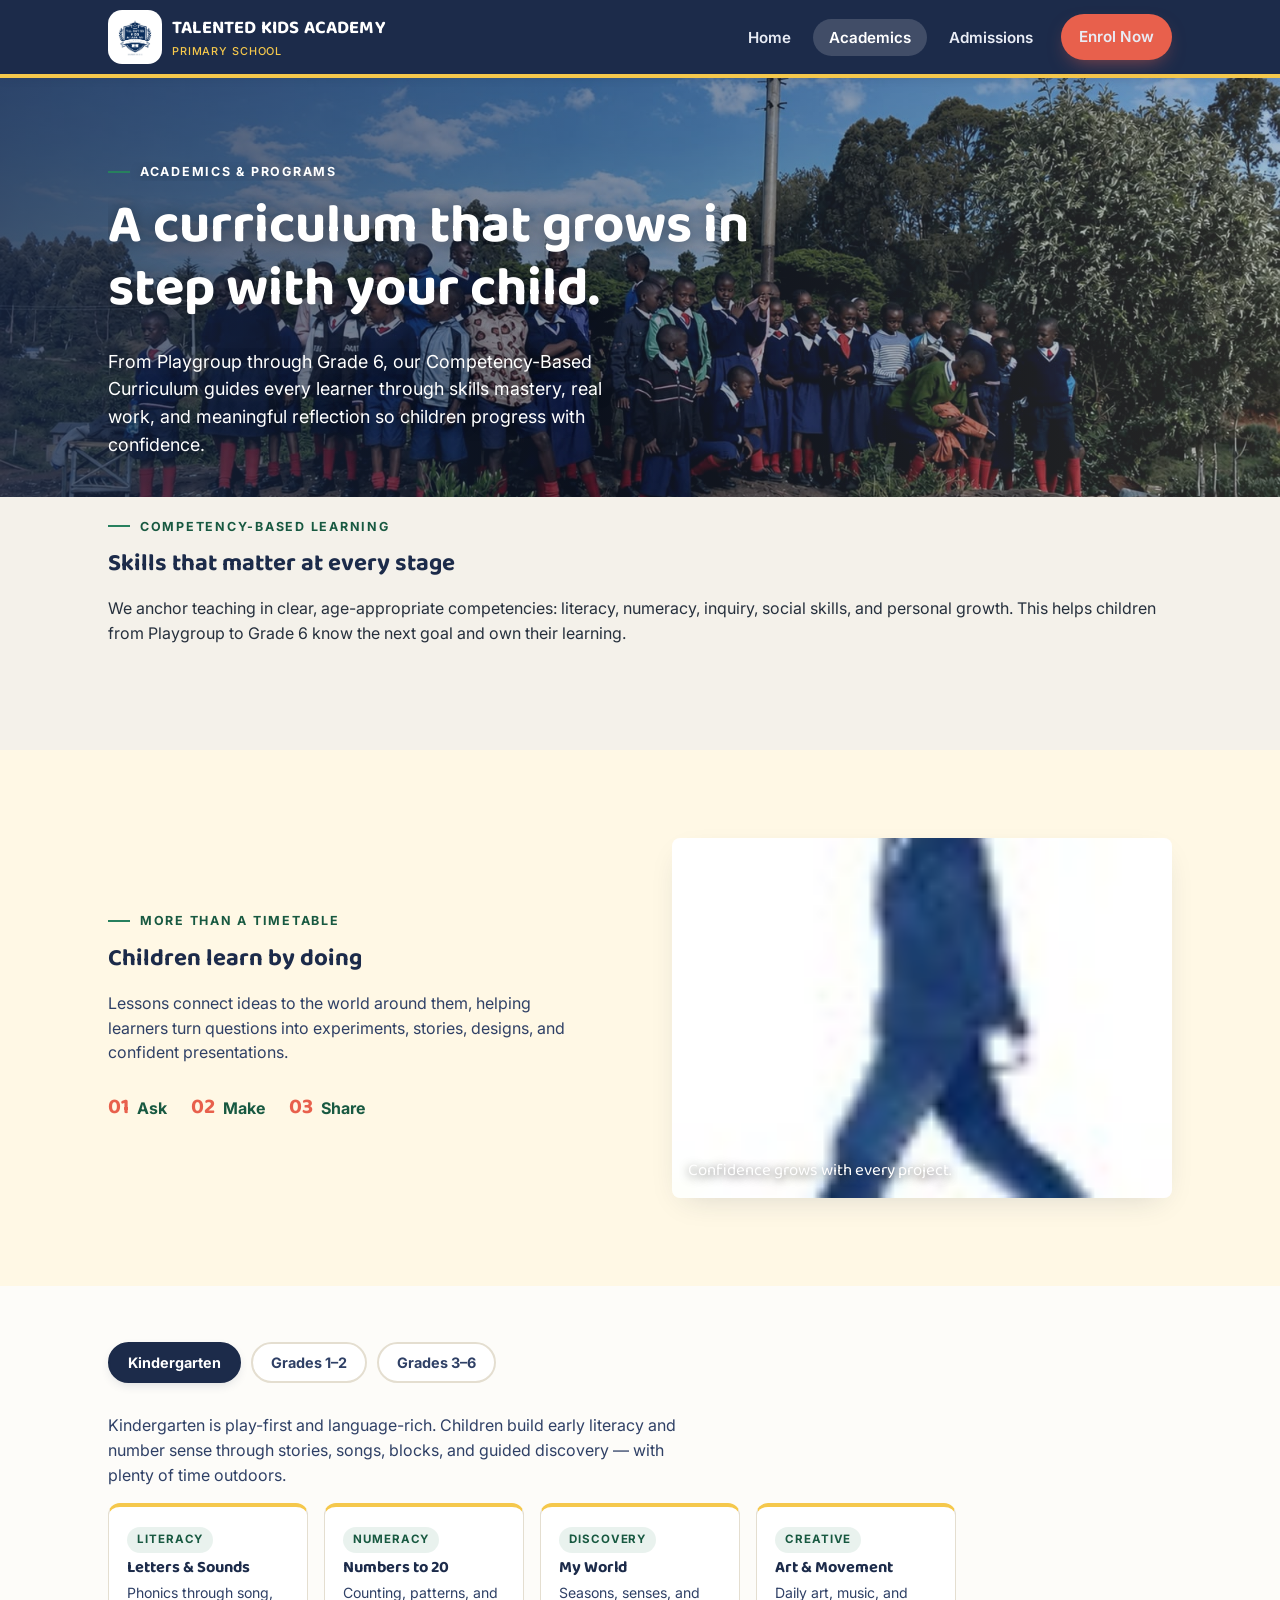
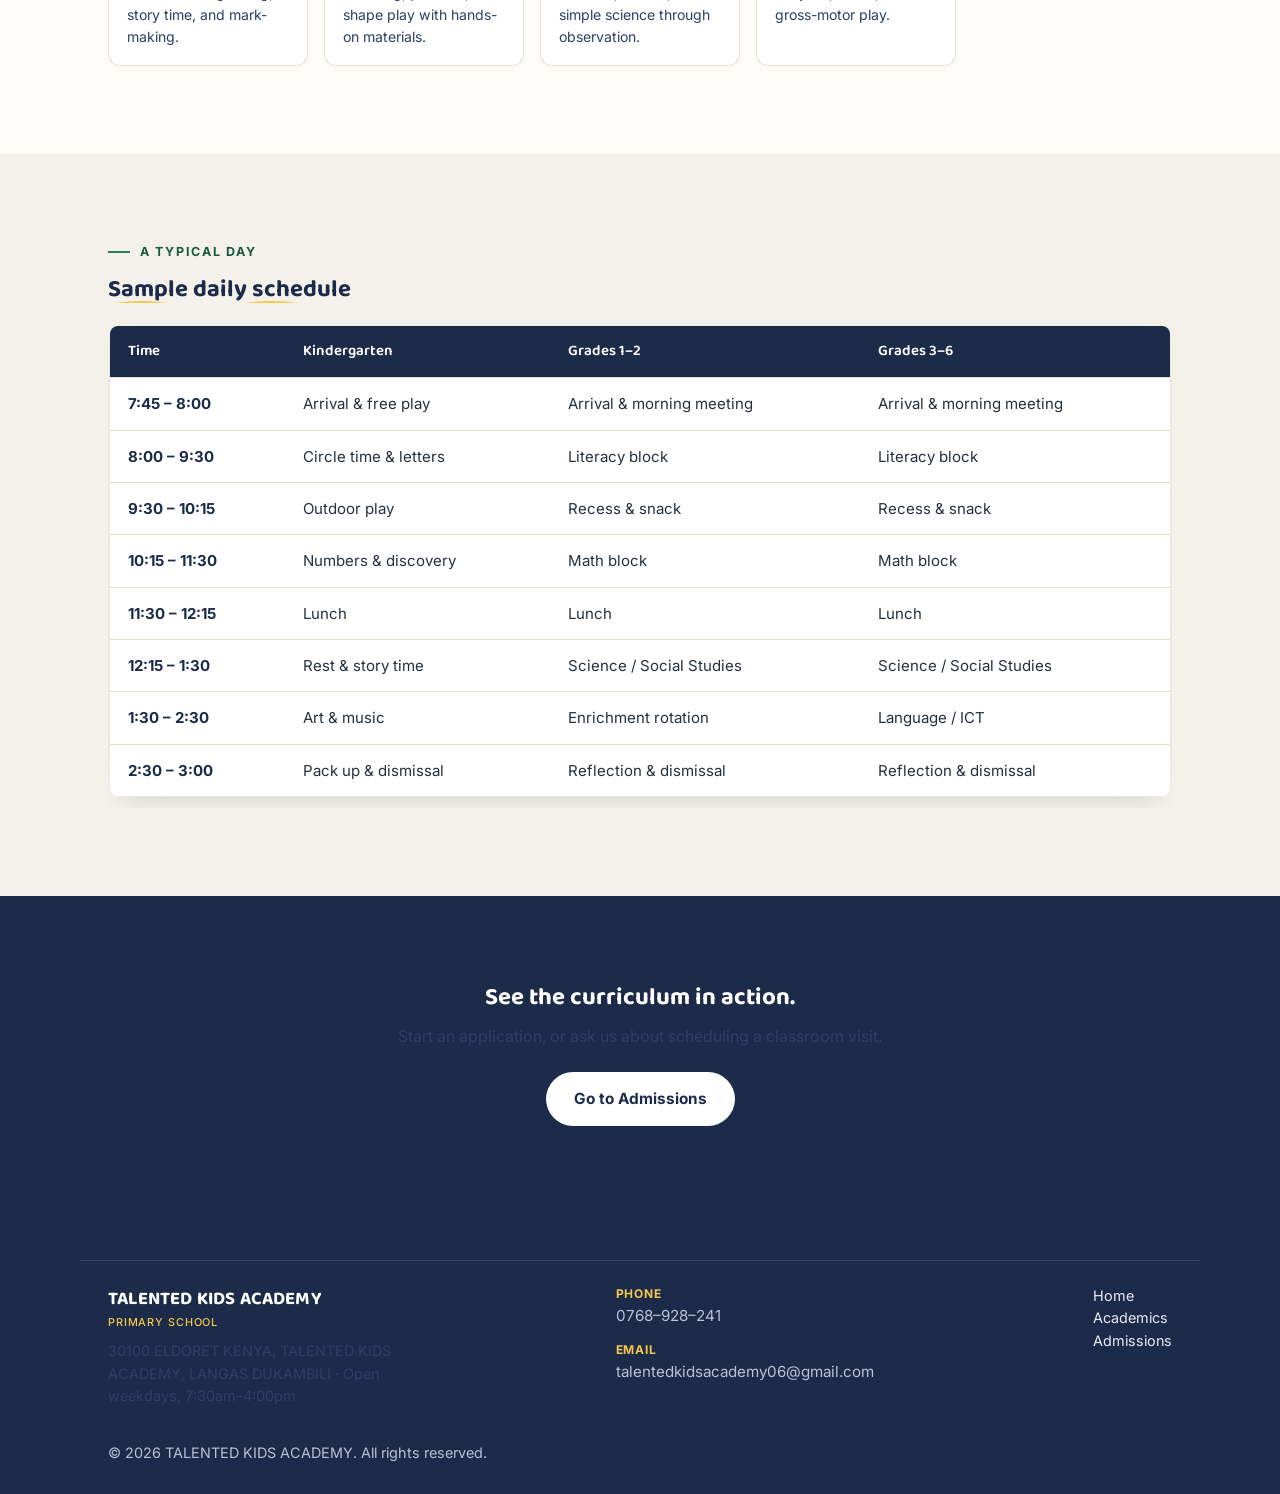
==== commit 62701744: "new" ====
--- a/academics.html
+++ b/academics.html
@@ -42,6 +42,25 @@
     <div class="eyebrow">Competency-Based Learning</div>
     <h2 class="heading-flag">Skills that matter at every stage</h2>
     <p>We anchor teaching in clear, age-appropriate competencies: literacy, numeracy, inquiry, social skills, and personal growth. This helps children from Playgroup to Grade 6 know the next goal and own their learning.</p>
+  </div>
+</section>
+
+<section class="learning-in-action">
+  <div class="wrap learning-in-action-grid">
+    <div class="reveal">
+      <div class="eyebrow">More than a timetable</div>
+      <h2 class="heading-flag">Children learn by doing</h2>
+      <p>Lessons connect ideas to the world around them, helping learners turn questions into experiments, stories, designs, and confident presentations.</p>
+      <div class="mini-stats" aria-label="Learning highlights">
+        <span><strong>01</strong> Ask</span>
+        <span><strong>02</strong> Make</span>
+        <span><strong>03</strong> Share</span>
+      </div>
+    </div>
+    <div class="learning-image reveal" data-delay="1">
+      <img src="school boy.jpg" alt="TALENTED KIDS ACADEMY pupil learning in a school setting">
+      <span class="image-caption">Confidence grows with every project.</span>
+    </div>
   </div>
 </section>
 
--- a/style.css
+++ b/style.css
@@ -427,6 +427,51 @@
 .section-ink .eyebrow{ color: var(--sunbeam); }
 .section-ink .eyebrow::before{ background: var(--sunbeam); }
 
+/* ---------- Photo-led story moments ---------- */
+.school-life{ overflow:hidden; background:var(--paper); }
+.school-life-grid, .admissions-note-grid, .learning-in-action-grid{
+  display:grid;
+  grid-template-columns:minmax(0,.82fr) minmax(0,1.18fr);
+  gap:64px;
+  align-items:center;
+}
+.school-life-copy p, .admissions-note-grid p, .learning-in-action-grid p{ max-width:48ch; color:var(--ink-soft); }
+.text-link{ display:inline-flex; align-items:center; gap:10px; color:var(--leaf-dark); font-weight:700; text-decoration:none; }
+.text-link span{ transition:transform .2s ease; }
+.text-link:hover span{ transform:translateX(5px); }
+.school-life-photos{ position:relative; min-height:410px; }
+.photo-tile{ position:absolute; margin:0; overflow:hidden; border-radius:var(--radius); box-shadow:var(--shadow); background:var(--ink); }
+.photo-tile img{ width:100%; height:100%; object-fit:cover; transition:transform .45s ease; }
+.photo-tile:hover img, .learning-image:hover img, .admissions-note-image:hover img{ transform:scale(1.04); }
+.photo-tile-main{ inset:0 24% 0 0; }
+.photo-tile-main figcaption{ position:absolute; right:18px; bottom:16px; left:18px; color:#fff; font-family:var(--display); font-size:1.08rem; text-shadow:0 2px 10px rgba(0,0,0,.6); }
+.photo-tile-small{ right:0; width:30%; height:44%; border:7px solid var(--paper); }
+.photo-tile-small img{ object-position:center; }
+.photo-tile-offset{ bottom:0; }
+.admissions-note{ padding-top:72px; padding-bottom:72px; }
+.admissions-note-grid{ grid-template-columns:.9fr 1.1fr; }
+.admissions-note-image, .learning-image{ position:relative; overflow:hidden; border-radius:var(--radius); box-shadow:var(--shadow); }
+.admissions-note-image{ height:330px; }
+.admissions-note-image img, .learning-image img{ width:100%; height:100%; object-fit:cover; transition:transform .45s ease; }
+.learning-in-action{ padding:88px 0; background:#fff8e5; }
+.learning-in-action-grid{ grid-template-columns:1fr 1fr; }
+.learning-image{ height:360px; transform:rotate(1.5deg); }
+.image-caption{ position:absolute; right:16px; bottom:14px; left:16px; color:#fff; font-family:var(--display); font-size:1.05rem; text-shadow:0 2px 10px rgba(0,0,0,.7); }
+.mini-stats{ display:flex; gap:24px; flex-wrap:wrap; margin-top:26px; color:var(--leaf-dark); font-weight:700; }
+.mini-stats span{ display:flex; align-items:center; gap:8px; }
+.mini-stats strong{ color:var(--poppy); font-family:var(--display); font-size:1.35rem; }
+@media (max-width:860px){
+  .school-life-grid, .admissions-note-grid, .learning-in-action-grid{ grid-template-columns:1fr; gap:36px; }
+  .school-life-photos{ min-height:330px; }
+  .admissions-note-image{ height:300px; }
+  .learning-image{ height:320px; }
+}
+@media (max-width:520px){
+  .school-life-photos{ min-height:270px; }
+  .photo-tile-main{ inset:0 19% 0 0; }
+  .photo-tile-small{ width:27%; border-width:4px; }
+}
+
 .leadership-highlight span{
   position: relative;
   z-index: 1;
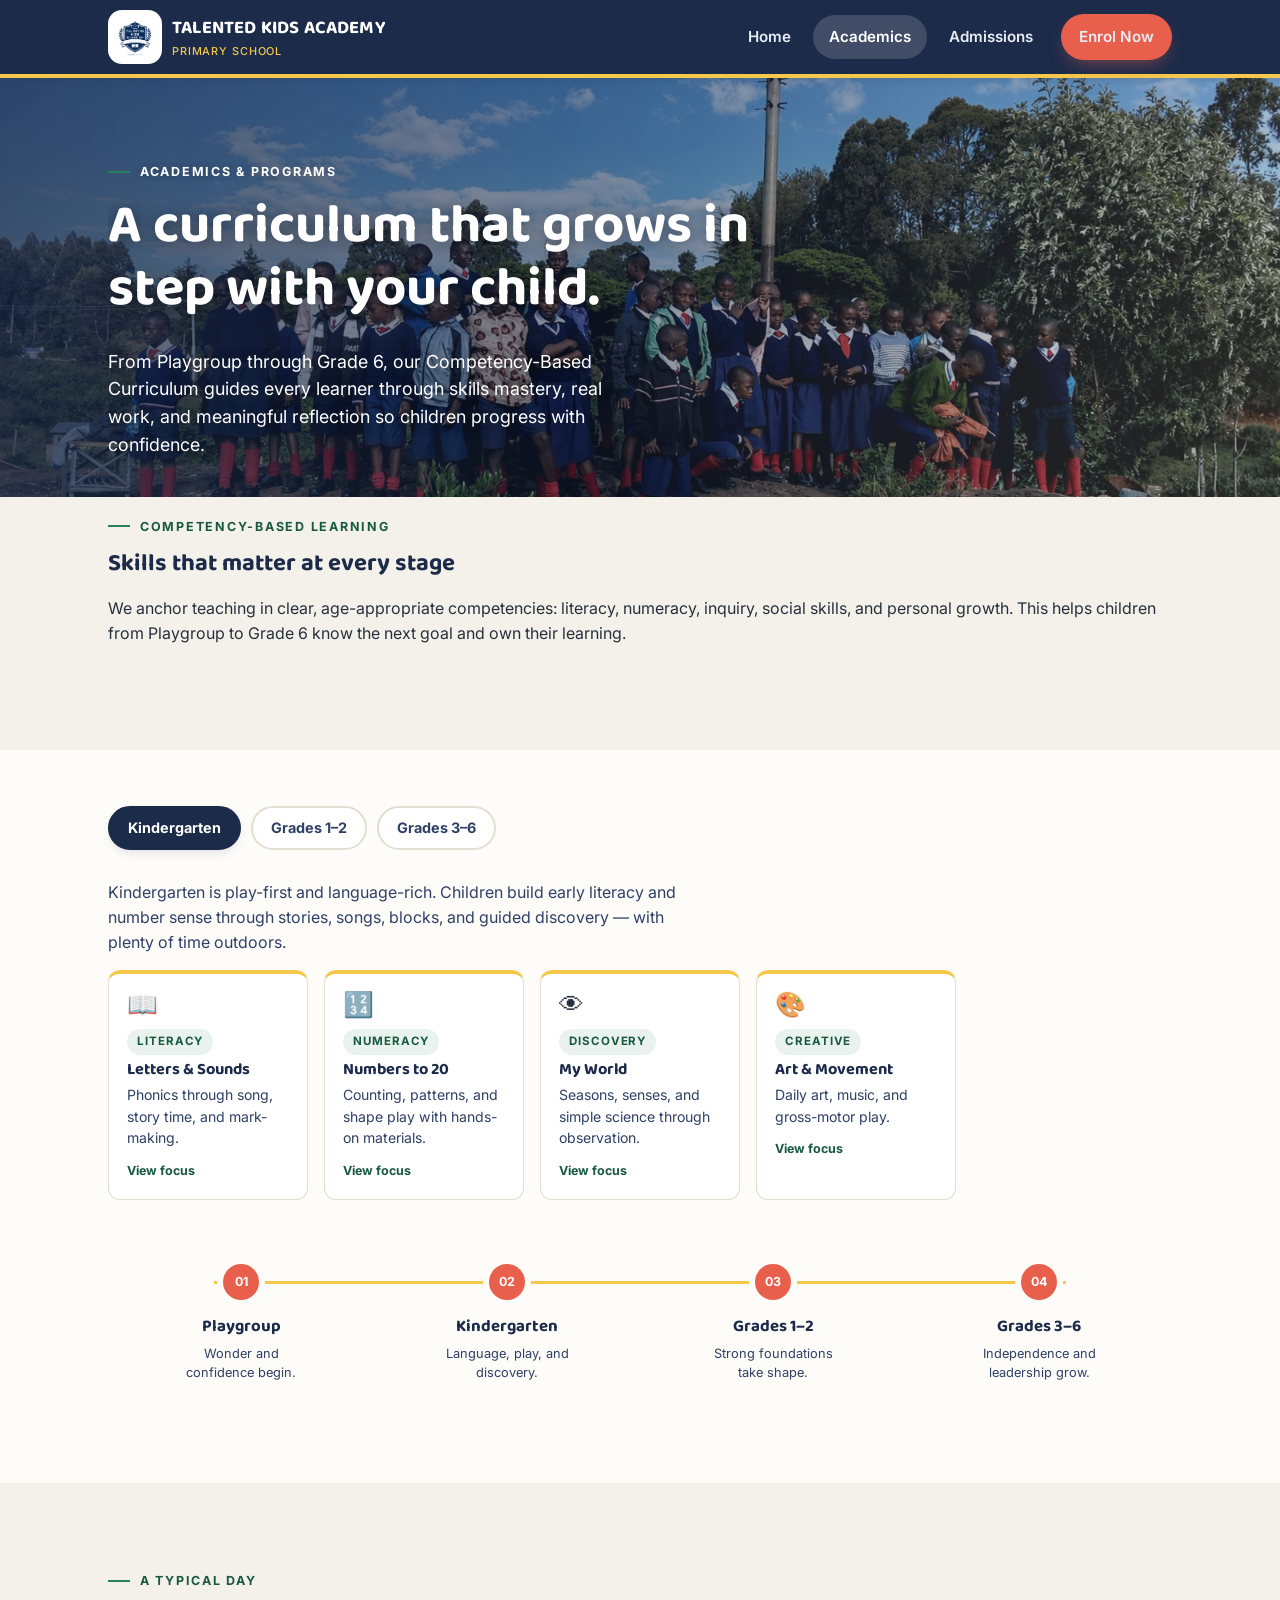
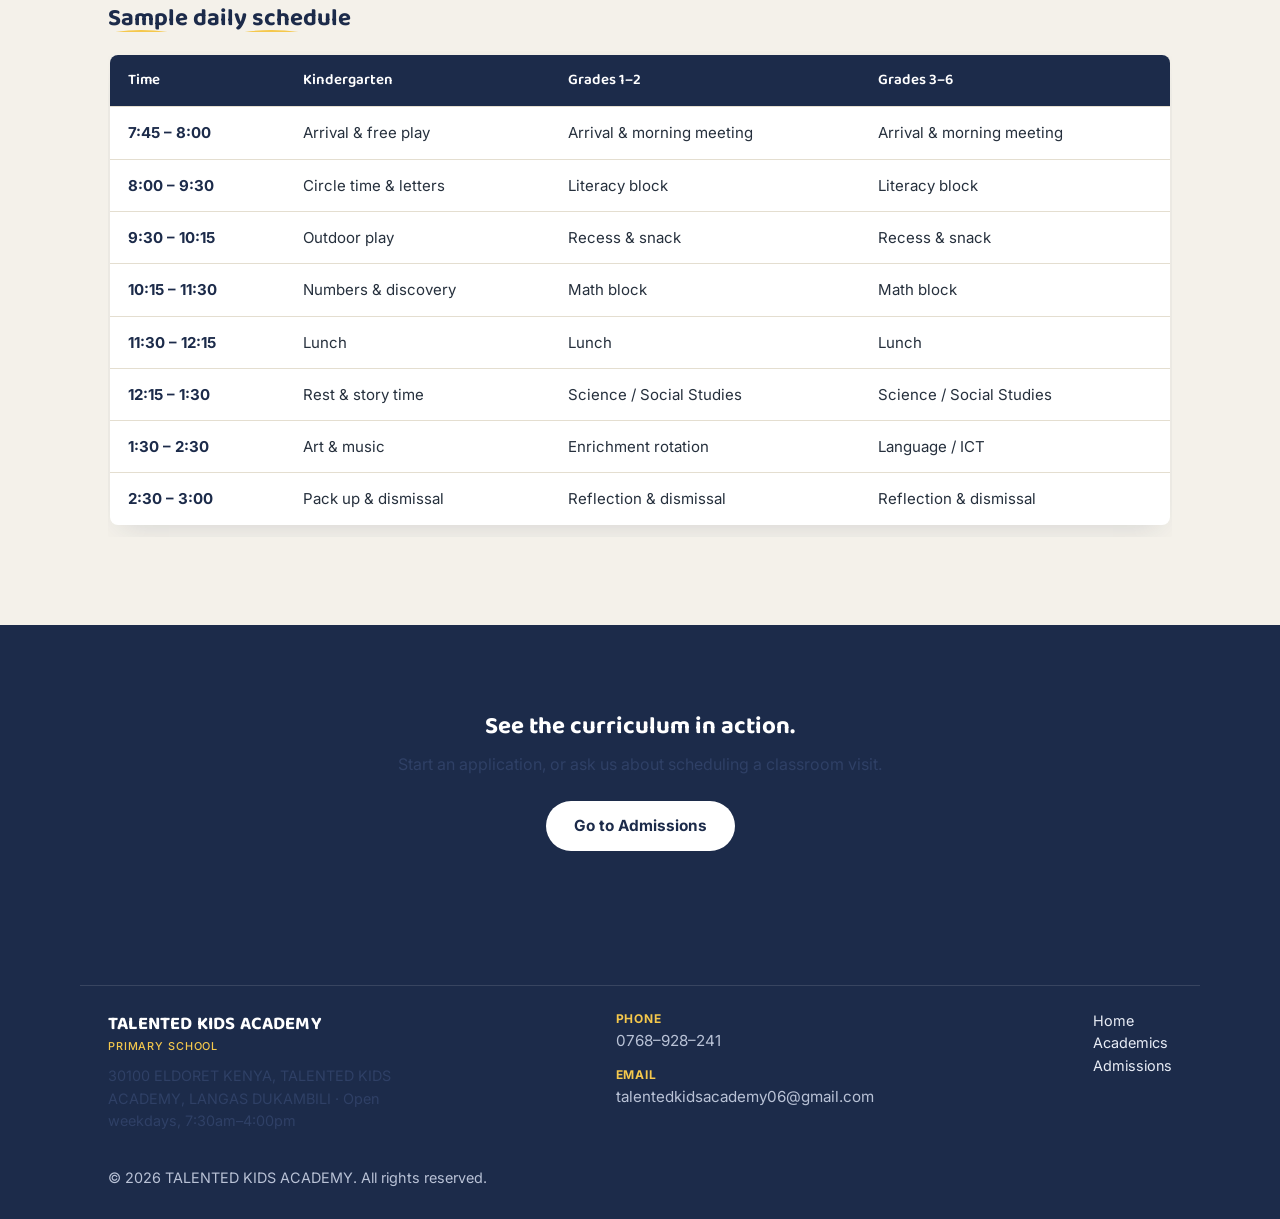
==== commit 5665dbbc: "ew" ====
--- a/academics.html
+++ b/academics.html
@@ -45,25 +45,6 @@
   </div>
 </section>
 
-<section class="learning-in-action">
-  <div class="wrap learning-in-action-grid">
-    <div class="reveal">
-      <div class="eyebrow">More than a timetable</div>
-      <h2 class="heading-flag">Children learn by doing</h2>
-      <p>Lessons connect ideas to the world around them, helping learners turn questions into experiments, stories, designs, and confident presentations.</p>
-      <div class="mini-stats" aria-label="Learning highlights">
-        <span><strong>01</strong> Ask</span>
-        <span><strong>02</strong> Make</span>
-        <span><strong>03</strong> Share</span>
-      </div>
-    </div>
-    <div class="learning-image reveal" data-delay="1">
-      <img src="school boy.jpg" alt="TALENTED KIDS ACADEMY pupil learning in a school setting">
-      <span class="image-caption">Confidence grows with every project.</span>
-    </div>
-  </div>
-</section>
-
 <section style="padding-top:20px;">
   <div class="wrap">
     <div class="band-tabs" role="tablist" aria-label="Grade bands">
@@ -103,6 +84,13 @@
         <div class="subject-chip reveal"><div class="tag">Enrichment</div><h4>Art, Music &amp; ICT</h4><p>Rotating enrichment blocks plus a Grade 5 coding unit.</p></div>
         <div class="subject-chip reveal"><div class="tag">Leadership</div><h4>Grade 6 Projects</h4><p>Independent projects that build responsibility, research, and presentation skills.</p></div>
       </div>
+    </div>
+
+    <div class="learning-timeline" aria-label="Learning journey from Playgroup to Grade 6">
+      <div class="timeline-item"><span>01</span><strong>Playgroup</strong><p>Wonder and confidence begin.</p></div>
+      <div class="timeline-item"><span>02</span><strong>Kindergarten</strong><p>Language, play, and discovery.</p></div>
+      <div class="timeline-item"><span>03</span><strong>Grades 1&ndash;2</strong><p>Strong foundations take shape.</p></div>
+      <div class="timeline-item"><span>04</span><strong>Grades 3&ndash;6</strong><p>Independence and leadership grow.</p></div>
     </div>
   </div>
 </section>
@@ -160,6 +148,12 @@
   </div>
 </footer>
 
+<div class="mobile-contact-bar" aria-label="Quick contact actions">
+  <a href="tel:+254768928241"><span aria-hidden="true">&#9742;</span>Call</a>
+  <a href="https://wa.me/254768928241" target="_blank" rel="noopener"><span aria-hidden="true">&#9993;</span>WhatsApp</a>
+  <a href="admissions.html#application"><span aria-hidden="true">&#8599;</span>Enrol</a>
+</div>
+
 <script src="main.js"></script>
 </body>
 </html>
--- a/style.css
+++ b/style.css
@@ -139,7 +139,8 @@
   font-family: var(--body);
   font-weight:700;
   font-size: .96rem;
-  padding: 13px 26px;
+  min-height:44px;
+  padding: 11px 26px;
   border-radius: 999px;
   text-decoration:none;
   border: 2px solid transparent;
@@ -222,8 +223,15 @@
   font-weight:600;
   font-size:.95rem;
   padding: 9px 16px;
+  min-height:44px;
+  display:inline-flex;
+  align-items:center;
   border-radius: 999px;
   transition: background .15s ease, color .15s ease;
+}
+.nav-links a:focus-visible, .nav-toggle:focus-visible, .band-tab:focus-visible, summary:focus-visible{
+  outline:3px solid var(--sunbeam);
+  outline-offset:3px;
 }
 .nav-links a:hover, .nav-links a[aria-current="page"]{
   background: rgba(255,255,255,0.16);
@@ -247,6 +255,8 @@
 .nav-cta{ margin-left: 6px; }
 .nav-toggle{
   display:none;
+  min-width:44px;
+  min-height:44px;
   background:none; border:none; color:#fff;
   font-size: 1.6rem; cursor:pointer;
   padding: 4px 8px;
@@ -388,6 +398,7 @@
   font-size: .85rem;
   color: var(--ink-soft);
 }
+.fact strong{ min-width:4ch; }
 
 /* ---------- Cards ---------- */
 .card-grid{
@@ -426,51 +437,6 @@
 .section-ink h2, .section-ink .eyebrow{ color:#fff; }
 .section-ink .eyebrow{ color: var(--sunbeam); }
 .section-ink .eyebrow::before{ background: var(--sunbeam); }
-
-/* ---------- Photo-led story moments ---------- */
-.school-life{ overflow:hidden; background:var(--paper); }
-.school-life-grid, .admissions-note-grid, .learning-in-action-grid{
-  display:grid;
-  grid-template-columns:minmax(0,.82fr) minmax(0,1.18fr);
-  gap:64px;
-  align-items:center;
-}
-.school-life-copy p, .admissions-note-grid p, .learning-in-action-grid p{ max-width:48ch; color:var(--ink-soft); }
-.text-link{ display:inline-flex; align-items:center; gap:10px; color:var(--leaf-dark); font-weight:700; text-decoration:none; }
-.text-link span{ transition:transform .2s ease; }
-.text-link:hover span{ transform:translateX(5px); }
-.school-life-photos{ position:relative; min-height:410px; }
-.photo-tile{ position:absolute; margin:0; overflow:hidden; border-radius:var(--radius); box-shadow:var(--shadow); background:var(--ink); }
-.photo-tile img{ width:100%; height:100%; object-fit:cover; transition:transform .45s ease; }
-.photo-tile:hover img, .learning-image:hover img, .admissions-note-image:hover img{ transform:scale(1.04); }
-.photo-tile-main{ inset:0 24% 0 0; }
-.photo-tile-main figcaption{ position:absolute; right:18px; bottom:16px; left:18px; color:#fff; font-family:var(--display); font-size:1.08rem; text-shadow:0 2px 10px rgba(0,0,0,.6); }
-.photo-tile-small{ right:0; width:30%; height:44%; border:7px solid var(--paper); }
-.photo-tile-small img{ object-position:center; }
-.photo-tile-offset{ bottom:0; }
-.admissions-note{ padding-top:72px; padding-bottom:72px; }
-.admissions-note-grid{ grid-template-columns:.9fr 1.1fr; }
-.admissions-note-image, .learning-image{ position:relative; overflow:hidden; border-radius:var(--radius); box-shadow:var(--shadow); }
-.admissions-note-image{ height:330px; }
-.admissions-note-image img, .learning-image img{ width:100%; height:100%; object-fit:cover; transition:transform .45s ease; }
-.learning-in-action{ padding:88px 0; background:#fff8e5; }
-.learning-in-action-grid{ grid-template-columns:1fr 1fr; }
-.learning-image{ height:360px; transform:rotate(1.5deg); }
-.image-caption{ position:absolute; right:16px; bottom:14px; left:16px; color:#fff; font-family:var(--display); font-size:1.05rem; text-shadow:0 2px 10px rgba(0,0,0,.7); }
-.mini-stats{ display:flex; gap:24px; flex-wrap:wrap; margin-top:26px; color:var(--leaf-dark); font-weight:700; }
-.mini-stats span{ display:flex; align-items:center; gap:8px; }
-.mini-stats strong{ color:var(--poppy); font-family:var(--display); font-size:1.35rem; }
-@media (max-width:860px){
-  .school-life-grid, .admissions-note-grid, .learning-in-action-grid{ grid-template-columns:1fr; gap:36px; }
-  .school-life-photos{ min-height:330px; }
-  .admissions-note-image{ height:300px; }
-  .learning-image{ height:320px; }
-}
-@media (max-width:520px){
-  .school-life-photos{ min-height:270px; }
-  .photo-tile-main{ inset:0 19% 0 0; }
-  .photo-tile-small{ width:27%; border-width:4px; }
-}
 
 .leadership-highlight span{
   position: relative;
@@ -675,6 +641,7 @@
   font-weight:700;
   font-size:.9rem;
   padding: 10px 18px;
+  min-height:44px;
   border-radius: 999px;
   background:#fff;
   border: 2px solid var(--line);
@@ -687,7 +654,8 @@
   color:#fff;
 }
 .band-panel{ display:none; }
-.band-panel.active{ display:block; }
+.band-panel.active{ display:block; animation:panelIn .35s ease-out; }
+@keyframes panelIn{ from{ opacity:0; transform:translateY(10px); } to{ opacity:1; transform:none; } }
 
 .subject-grid{
   display:grid;
@@ -712,6 +680,19 @@
 }
 .subject-chip h4{ font-size:1.02rem; margin: 6px 0 4px; }
 .subject-chip p{ font-size:.88rem; color: var(--ink-soft); margin:0; }
+.subject-chip{ position:relative; cursor:pointer; }
+.subject-chip .subject-icon{ display:block; font-size:1.55rem; line-height:1; margin-bottom:10px; }
+.subject-chip .subject-more{ display:block; margin-top:12px; color:var(--leaf-dark); font-size:.78rem; font-weight:700; }
+.subject-chip .subject-detail{ display:none; margin-top:10px; padding-top:10px; border-top:1px dashed var(--line); }
+.subject-chip.expanded .subject-detail{ display:block; animation:fadeIn .25s ease-out; }
+.subject-chip.expanded .subject-more::after{ content:' less'; }
+
+.learning-timeline{ display:grid; grid-template-columns:repeat(4,1fr); gap:0; margin:64px 0 12px; position:relative; }
+.learning-timeline::before{ content:""; position:absolute; top:17px; right:10%; left:10%; height:3px; background:var(--sunbeam); }
+.timeline-item{ position:relative; z-index:1; text-align:center; padding:0 12px; }
+.timeline-item span{ display:flex; align-items:center; justify-content:center; width:36px; height:36px; margin:0 auto 14px; border-radius:50%; background:var(--poppy); color:#fff; font:700 .78rem var(--body); box-shadow:0 0 0 6px var(--paper); }
+.timeline-item strong{ display:block; color:var(--ink); font-family:var(--display); font-size:1.05rem; }
+.timeline-item p{ margin:4px auto 0; color:var(--ink-soft); font-size:.8rem; max-width:16ch; }
 
 /* schedule table */
 .schedule{
@@ -737,6 +718,61 @@
 }
 .schedule tr:last-child td{ border-bottom:none; }
 .schedule td:first-child{ font-weight:700; color: var(--ink); white-space:nowrap; }
+
+.faq-section{ padding-top:72px; padding-bottom:72px; }
+.faq-list{ max-width:760px; margin-top:28px; }
+.faq-item{ border-bottom:1px solid var(--line); }
+.faq-item summary{ min-height:56px; display:flex; align-items:center; justify-content:space-between; gap:20px; cursor:pointer; list-style:none; color:var(--ink); font-family:var(--display); font-size:1.12rem; }
+.faq-item summary::-webkit-details-marker{ display:none; }
+.faq-item summary::after{ content:'+'; color:var(--poppy); font:700 1.5rem var(--body); }
+.faq-item[open] summary::after{ content:'-'; }
+.faq-item p{ max-width:62ch; color:var(--ink-soft); padding:0 42px 18px 0; margin:0; }
+.activities-section{ padding:88px 0; }
+.activity-gallery{ display:grid; grid-template-columns:1.5fr 1fr; grid-template-rows:repeat(2,190px); gap:16px; margin-top:36px; }
+.activity-gallery figure{ position:relative; margin:0; overflow:hidden; border-radius:var(--radius); background:var(--ink); box-shadow:var(--shadow); }
+.activity-gallery img{ width:100%; height:100%; object-fit:cover; transition:transform .4s ease; }
+.activity-gallery figure:hover img{ transform:scale(1.05); }
+.activity-gallery figcaption{ position:absolute; right:16px; bottom:12px; left:16px; color:#fff; font:700 1.05rem var(--display); text-shadow:0 2px 10px rgba(0,0,0,.7); }
+.activity-feature{ grid-row:span 2; }
+.activity-list{ display:grid; grid-template-columns:repeat(4,1fr); gap:12px; margin-top:18px; }
+.activity-list div{ display:grid; grid-template-columns:auto 1fr; column-gap:10px; align-items:center; padding:14px; border:1px solid var(--line); border-radius:var(--radius); background:#fff; transition:transform .2s ease, border-color .2s ease, box-shadow .2s ease; }
+.activity-list div:hover{ transform:translateY(-3px); border-color:var(--sunbeam); box-shadow:var(--shadow); }
+.activity-list span{ grid-row:span 2; color:var(--poppy); font-size:1.4rem; }
+.activity-list strong{ color:var(--ink); font-family:var(--display); }
+.activity-list small{ color:var(--ink-soft); font-size:.72rem; }
+
+.mobile-contact-bar{ display:none; }
+@media (max-width:720px){
+  body{ padding-bottom:64px; }
+  .mobile-contact-bar{ position:fixed; right:0; bottom:0; left:0; z-index:60; display:grid; grid-template-columns:repeat(3,1fr); min-height:60px; background:var(--ink); box-shadow:0 -8px 24px rgba(9,18,37,.2); }
+  .mobile-contact-bar a{ display:flex; align-items:center; justify-content:center; gap:6px; color:#fff; text-decoration:none; font-size:.75rem; font-weight:700; border-right:1px solid rgba(255,255,255,.16); }
+  .mobile-contact-bar a:last-child{ border-right:0; background:var(--poppy); }
+  .mobile-contact-bar span{ color:var(--sunbeam); font-size:1.15rem; }
+  .mobile-contact-bar a:last-child span{ color:#fff; }
+  .faq-section, .activities-section{ padding:56px 0; }
+  .activity-gallery{ grid-template-columns:1fr 1fr; grid-template-rows:220px 140px; }
+  .activity-feature{ grid-column:span 2; grid-row:auto; }
+  .activity-list{ grid-template-columns:1fr 1fr; }
+}
+
+@media (prefers-reduced-motion: reduce){
+  .band-panel.active{ animation:none; }
+}
+@media (max-width:600px){
+  .learning-timeline{ grid-template-columns:1fr 1fr; gap:24px 0; margin-top:48px; }
+  .learning-timeline::before{ top:18px; right:25%; left:25%; width:3px; height:calc(100% - 36px); }
+  .timeline-item p{ font-size:.76rem; }
+  .schedule{ display:block; background:transparent; box-shadow:none; }
+  .schedule thead{ display:none; }
+  .schedule tbody, .schedule tr, .schedule td{ display:block; }
+  .schedule tr{ margin-bottom:14px; padding:14px; background:#fff; border-left:4px solid var(--sunbeam); border-radius:var(--radius); box-shadow:var(--shadow); }
+  .schedule td{ padding:4px 0; border:0; font-size:.88rem; }
+  .schedule td::before{ display:inline-block; width:7.5em; color:var(--ink-soft); font-size:.72rem; font-weight:700; text-transform:uppercase; letter-spacing:.05em; }
+  .schedule td:nth-child(1)::before{ content:'Time'; }
+  .schedule td:nth-child(2)::before{ content:'Kindergarten'; }
+  .schedule td:nth-child(3)::before{ content:'Grades 1-2'; }
+  .schedule td:nth-child(4)::before{ content:'Grades 3-6'; }
+}
 
 /* ---------- Steps (real sequence — admissions) ---------- */
 .steps{
